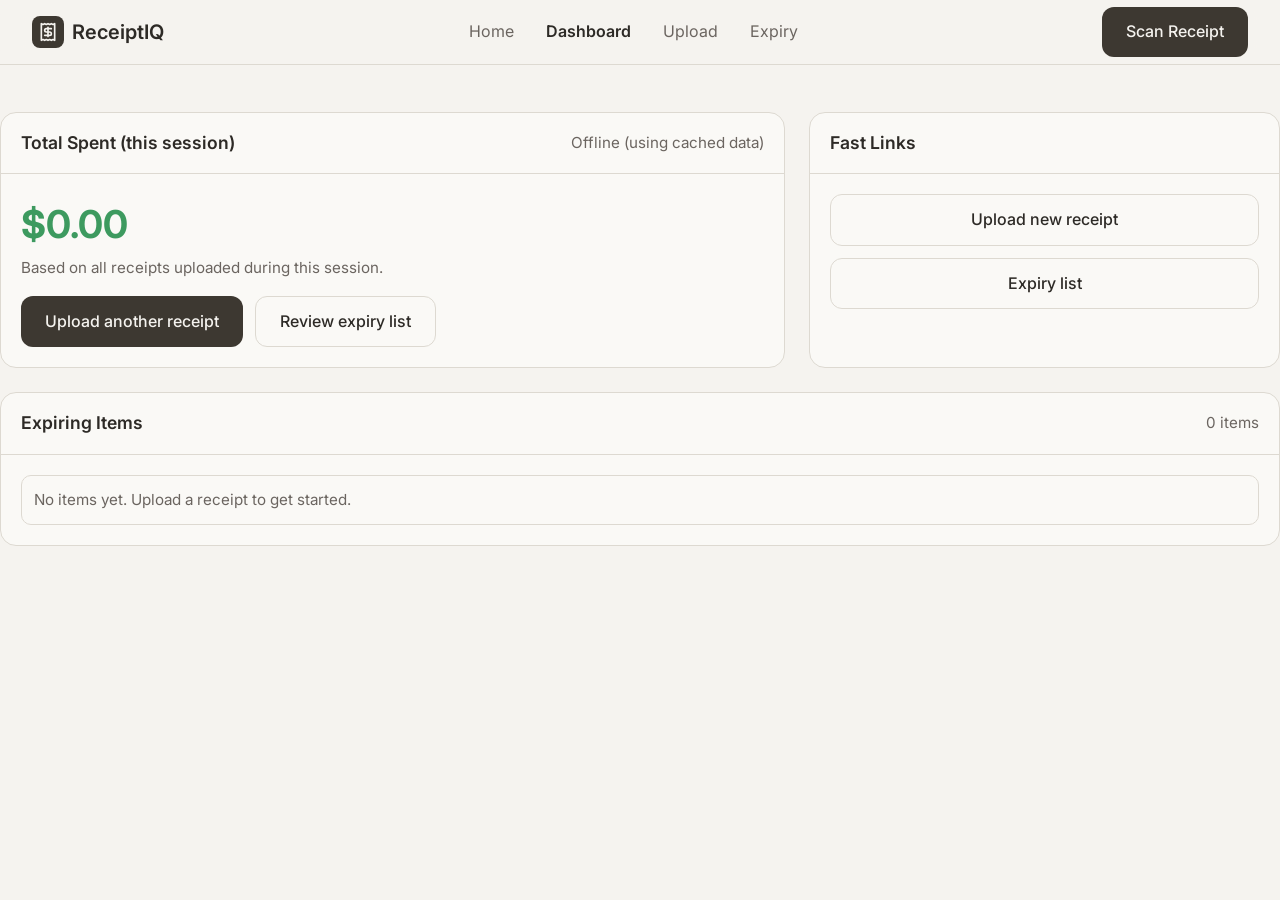
==== new/dashboard.html @ 15b015e8 "Add files via upload" ====
<!DOCTYPE html>
<html lang="en">
<head>
  <meta charset="UTF-8" />
  <meta name="viewport" content="width=device-width, initial-scale=1.0" />
  <title>Dashboard - ReceiptIQ</title>
  <link rel="stylesheet" href="styles.css" />
  <link rel="preconnect" href="https://fonts.googleapis.com">
  <link rel="preconnect" href="https://fonts.gstatic.com" crossorigin>
  <link href="https://fonts.googleapis.com/css2?family=Inter:wght@400;500;600;700&display=swap" rel="stylesheet">
  <style>
    .page { padding: 7rem 0 4rem; }
    .dash-grid { display: grid; gap: 1.5rem; }
    @media (min-width: 960px) { .dash-grid { grid-template-columns: 2fr 1.2fr; } }
    .card { background: var(--card); border: 1px solid var(--border); border-radius: 1rem; overflow: hidden; }
    .card-header { display:flex; align-items:center; justify-content:space-between; padding:1rem 1.25rem; border-bottom:1px solid var(--border); }
    .card-title { font-weight:600; font-size:1.1rem; }
    .card-body { padding: 1.25rem; }
    .spend-main { font-size:2.4rem; font-weight:700; color: var(--accent); }
    .muted { color: var(--muted-foreground); font-size:0.95rem; }
    .list { display:flex; flex-direction:column; gap:0.75rem; }
    .item-row { display:flex; align-items:center; justify-content:space-between; padding:0.75rem 0.5rem; border-bottom:1px solid var(--border); }
    .chip { padding:0.25rem 0.6rem; border-radius:999px; font-size:0.8rem; font-weight:600; }
    .chip.ok { background: var(--accent-light); color: var(--accent); }
    .chip.warn { background: #fef3c7; color:#d97706; }
    .chip.danger { background: #fee2e2; color:#dc2626; }
    .cta-row { display:flex; gap:0.75rem; margin-top:1rem; flex-wrap:wrap; }
  </style>
</head>
<body>
  <header class="header">
    <div class="container">
      <div class="header-inner">
        <a href="index.html" class="logo">
          <div class="logo-icon">
            <svg xmlns="http://www.w3.org/2000/svg" width="24" height="24" viewBox="0 0 24 24" fill="none" stroke="currentColor" stroke-width="2" stroke-linecap="round" stroke-linejoin="round">
              <path d="M4 2v20l2-1 2 1 2-1 2 1 2-1 2 1 2-1 2 1V2l-2 1-2-1-2 1-2-1-2 1-2-1-2 1Z"/>
              <path d="M16 8h-6a2 2 0 1 0 0 4h4a2 2 0 1 1 0 4H8"/>
              <path d="M12 17.5v-11"/>
            </svg>
          </div>
          <span class="logo-text">ReceiptIQ</span>
        </a>
        <nav class="nav-desktop">
          <a href="index.html" class="nav-link">Home</a>
          <a href="dashboard.html" class="nav-link" style="color: var(--foreground); font-weight: 600;">Dashboard</a>
          <a href="upload.html" class="nav-link">Upload</a>
          <a href="expiry.html" class="nav-link">Expiry</a>
        </nav>
        <div class="header-cta">
          <a href="upload.html" class="btn btn-primary">Scan Receipt</a>
        </div>
      </div>
    </div>
  </header>

  <main class="container page">
    <div class="dash-grid">
      <div class="card">
        <div class="card-header">
          <span class="card-title">Total Spent (this session)</span>
          <span class="muted" id="backend-status">Checking API…</span>
        </div>
        <div class="card-body">
          <p class="spend-main" id="total-spent">$0.00</p>
          <p class="muted">Based on all receipts uploaded during this session.</p>
          <div class="cta-row">
            <a class="btn btn-primary" href="upload.html">Upload another receipt</a>
            <a class="btn btn-outline" href="expiry.html">Review expiry list</a>
          </div>
        </div>
      </div>

      <div class="card">
        <div class="card-header">
          <span class="card-title">Fast Links</span>
        </div>
        <div class="card-body">
          <div class="list">
            <a class="btn btn-outline" href="upload.html">Upload new receipt</a>
            <a class="btn btn-outline" href="expiry.html">Expiry list</a>
          </div>
        </div>
      </div>

      <div class="card" style="grid-column: 1 / -1;">
        <div class="card-header">
          <span class="card-title">Expiring Items</span>
          <span class="muted" id="item-count">0 items</span>
        </div>
        <div class="card-body">
          <div class="list" id="expiry-list"></div>
        </div>
      </div>
    </div>
  </main>

  <script>
    const totalSpentEl = document.getElementById('total-spent');
    const backendStatus = document.getElementById('backend-status');
    const expiryList = document.getElementById('expiry-list');
    const itemCount = document.getElementById('item-count');

    let items = [];
    let total = 0;
    let cumulativeTotal = 0;

    function parseStored(raw) {
      if (!raw) return;
      try {
        const parsed = JSON.parse(raw);
        if (Array.isArray(parsed)) {
          items = parsed;
        } else {
          items = parsed.items || items;
          total = parsed.total ?? total;
          cumulativeTotal = parsed.cumulativeTotal ?? parsed.cumulative_total ?? cumulativeTotal;
        }
      } catch (_) {}
    }

    function renderTotals() {
      const display = Number.isFinite(cumulativeTotal) ? cumulativeTotal : Number(total) || 0;
      totalSpentEl.textContent = `$${(display || 0).toFixed(2)}`;
    }

    function daysUntil(dateStr) {
      const target = new Date(dateStr);
      if (Number.isNaN(target.getTime())) return null;
      const now = new Date();
      const diffMs = target.setHours(0,0,0,0) - now.setHours(0,0,0,0);
      return Math.round(diffMs / (1000*60*60*24));
    }

    function statusClass(days) {
      if (days === null) return 'chip warn';
      if (days < 3) return 'chip danger';
      if (days <= 5) return 'chip warn';
      return 'chip ok';
    }

    function renderItems() {
      expiryList.innerHTML = '';
      if (!items.length) {
        expiryList.innerHTML = '<p class="muted">No items yet. Upload a receipt to get started.</p>';
        itemCount.textContent = '0 items';
        return;
      }
      items.forEach(({ name, expiry }) => {
        const days = daysUntil(expiry);
        const row = document.createElement('div');
        row.className = 'item-row';

        const left = document.createElement('div');
        left.innerHTML = `<strong>${name || 'Unknown item'}</strong><br><span class="muted">${expiry || 'N/A'}</span>`;

        const right = document.createElement('span');
        right.className = statusClass(days);
        right.textContent = days === null ? '—' : `${days}d`;

        row.appendChild(left);
        row.appendChild(right);
        expiryList.appendChild(row);
      });
      itemCount.textContent = `${items.length} ${items.length === 1 ? 'item' : 'items'}`;
    }

    async function refreshFromApi() {
      try {
        backendStatus.textContent = 'Talking to API…';
        const res = await fetch('http://localhost:8000/session/state');
        if (!res.ok) {
          backendStatus.textContent = 'API unavailable';
          return;
        }
        const data = await res.json();
        items = data.items || items;
        total = data.total ?? total;
        cumulativeTotal = data.cumulativeTotal ?? data.cumulative_total ?? cumulativeTotal;
        localStorage.setItem('expiryList', JSON.stringify({ items, total, cumulativeTotal }));
        backendStatus.textContent = 'API connected';
      } catch (_) {
        backendStatus.textContent = 'Offline (using cached data)';
      }
    }

    // Load from localStorage first
    parseStored(localStorage.getItem('expiryList'));
    renderTotals();
    renderItems();

    // Then refresh from backend and re-render
    refreshFromApi().then(() => {
      renderTotals();
      renderItems();
    });
  </script>
</body>
</html>
---- new/styles.css ----
/* Reset and Base Styles */
*,
*::before,
*::after {
  box-sizing: border-box;
  margin: 0;
  padding: 0;
}

:root {
  /* Colors */
  --background: #f5f3ef;
  --foreground: #2d2a26;
  --card: #faf9f6;
  --card-foreground: #2d2a26;
  --primary: #3d3831;
  --primary-foreground: #f5f3ef;
  --secondary: #eae7e1;
  --secondary-foreground: #3d3831;
  --muted: #eae7e1;
  --muted-foreground: #6b6560;
  --accent: #3d9a5f;
  --accent-light: rgba(61, 154, 95, 0.1);
  --accent-border: rgba(61, 154, 95, 0.2);
  --border: #ddd9d1;
  --destructive: #dc2626;
  --radius: 0.75rem;
  
  /* Fonts */
  --font-sans: 'Inter', -apple-system, BlinkMacSystemFont, 'Segoe UI', Roboto, sans-serif;
}

html {
  scroll-behavior: smooth;
}

body {
  font-family: var(--font-sans);
  background-color: var(--background);
  color: var(--foreground);
  line-height: 1.6;
  min-height: 100vh;
}

a {
  color: inherit;
  text-decoration: none;
}

img {
  max-width: 100%;
  height: auto;
}

/* Typography */
h1, h2, h3, h4, h5, h6 {
  line-height: 1.2;
  font-weight: 700;
}

/* Container */
.container {
  max-width: 1280px;
  margin: 0 auto;
  padding: 0 1rem;
}

@media (min-width: 640px) {
  .container {
    padding: 0 1.5rem;
  }
}

@media (min-width: 1024px) {
  .container {
    padding: 0 2rem;
  }
}

/* Buttons */
.btn {
  display: inline-flex;
  align-items: center;
  justify-content: center;
  gap: 0.5rem;
  padding: 0.75rem 1.5rem;
  border-radius: var(--radius);
  font-weight: 500;
  font-size: 1rem;
  cursor: pointer;
  border: none;
  transition: all 0.2s ease;
}

.btn-primary {
  background-color: var(--primary);
  color: var(--primary-foreground);
}

.btn-primary:hover {
  opacity: 0.9;
}

.btn-outline {
  background-color: transparent;
  border: 1px solid var(--border);
  color: var(--foreground);
}

.btn-outline:hover {
  background-color: var(--secondary);
}

.btn-lg {
  padding: 1rem 2rem;
  font-size: 1.125rem;
  height: 3.5rem;
}

.btn-ghost {
  background: transparent;
  border: none;
  color: var(--foreground);
}

.btn-ghost:hover {
  background-color: var(--secondary);
}

/* ==================== HEADER ==================== */
.header {
  position: fixed;
  top: 0;
  left: 0;
  right: 0;
  z-index: 50;
  background-color: rgba(245, 243, 239, 0.8);
  backdrop-filter: blur(12px);
  border-bottom: 1px solid var(--border);
}

.header-inner {
  display: flex;
  align-items: center;
  justify-content: space-between;
  height: 64px;
}

.logo {
  display: flex;
  align-items: center;
  gap: 0.5rem;
}

.logo-icon {
  width: 32px;
  height: 32px;
  background-color: var(--primary);
  border-radius: 8px;
  display: flex;
  align-items: center;
  justify-content: center;
}

.logo-icon svg {
  width: 20px;
  height: 20px;
  color: var(--primary-foreground);
}

.logo-text {
  font-size: 1.25rem;
  font-weight: 600;
}

.nav-desktop {
  display: none;
  align-items: center;
  gap: 2rem;
}

@media (min-width: 768px) {
  .nav-desktop {
    display: flex;
  }
}

.nav-link {
  color: var(--muted-foreground);
  transition: color 0.2s;
}

.nav-link:hover {
  color: var(--foreground);
}

.header-cta {
  display: none;
}

@media (min-width: 768px) {
  .header-cta {
    display: flex;
    align-items: center;
    gap: 1rem;
  }
}

.mobile-menu-btn {
  display: block;
  padding: 0.5rem;
  background: none;
  border: none;
  cursor: pointer;
}

@media (min-width: 768px) {
  .mobile-menu-btn {
    display: none;
  }
}

.mobile-menu-btn svg {
  width: 24px;
  height: 24px;
  color: var(--foreground);
}

.mobile-menu {
  display: none;
  padding: 1rem 0;
  border-top: 1px solid var(--border);
}

.mobile-menu.active {
  display: block;
}

@media (min-width: 768px) {
  .mobile-menu {
    display: none !important;
  }
}

.mobile-nav {
  display: flex;
  flex-direction: column;
  gap: 1rem;
}

.mobile-nav-cta {
  padding-top: 1rem;
  border-top: 1px solid var(--border);
  margin-top: 1rem;
}

/* ==================== HERO ==================== */
.hero {
  padding-top: 8rem;
  padding-bottom: 5rem;
}

.hero-grid {
  display: grid;
  gap: 3rem;
  align-items: center;
}

@media (min-width: 1024px) {
  .hero-grid {
    grid-template-columns: 1fr 1fr;
    gap: 4rem;
  }
}

.hero-content {
  display: flex;
  flex-direction: column;
  gap: 2rem;
}

.hero-badge {
  display: inline-flex;
  align-items: center;
  gap: 0.5rem;
  padding: 0.5rem 1rem;
  background-color: var(--accent-light);
  border: 1px solid var(--accent-border);
  border-radius: 9999px;
  width: fit-content;
}

.hero-badge svg {
  width: 16px;
  height: 16px;
  color: var(--accent);
}

.hero-badge span {
  font-size: 0.875rem;
  font-weight: 500;
}

.hero-title {
  font-size: 2.25rem;
  line-height: 1.1;
}

@media (min-width: 640px) {
  .hero-title {
    font-size: 3rem;
  }
}

@media (min-width: 1024px) {
  .hero-title {
    font-size: 3.75rem;
  }
}

.hero-title .accent {
  color: var(--accent);
}

.hero-subtitle {
  font-size: 1.125rem;
  color: var(--muted-foreground);
  max-width: 36rem;
  line-height: 1.6;
}

@media (min-width: 640px) {
  .hero-subtitle {
    font-size: 1.25rem;
  }
}

.hero-cta {
  display: flex;
  flex-direction: column;
  gap: 1rem;
}

@media (min-width: 640px) {
  .hero-cta {
    flex-direction: row;
  }
}

/* Receipt Card */
.receipt-card-wrapper {
  position: relative;
}

.receipt-card-glow {
  position: absolute;
  inset: 0;
  background-color: var(--accent-light);
  border-radius: 1.5rem;
  filter: blur(48px);
}

.receipt-card {
  position: relative;
  background-color: var(--card);
  border-radius: 1rem;
  box-shadow: 0 25px 50px -12px rgba(0, 0, 0, 0.1);
  border: 1px solid var(--border);
  overflow: hidden;
}

.receipt-card-inner {
  padding: 1.5rem;
}

@media (min-width: 640px) {
  .receipt-card-inner {
    padding: 2rem;
  }
}

.receipt-header {
  display: flex;
  align-items: center;
  justify-content: space-between;
  margin-bottom: 1.5rem;
}

.receipt-header h3 {
  font-weight: 600;
}

.receipt-badge {
  padding: 0.25rem 0.75rem;
  background-color: var(--accent-light);
  color: var(--accent);
  font-size: 0.875rem;
  border-radius: 9999px;
}

.receipt-data {
  display: flex;
  flex-direction: column;
  gap: 1rem;
}

.receipt-stat {
  padding: 1rem;
  background-color: var(--secondary);
  border-radius: 0.75rem;
}

.receipt-stat-label {
  font-size: 0.875rem;
  color: var(--muted-foreground);
  margin-bottom: 0.25rem;
}

.receipt-stat-value {
  font-size: 1.5rem;
  font-weight: 700;
}

.receipt-stat-value.small {
  font-size: 1.25rem;
  font-weight: 600;
}

.receipt-stats-grid {
  display: grid;
  grid-template-columns: 1fr 1fr;
  gap: 1rem;
}

.expiry-alert {
  padding: 1rem;
  background-color: var(--accent-light);
  border: 1px solid var(--accent-border);
  border-radius: 0.75rem;
}

.expiry-alert-inner {
  display: flex;
  align-items: flex-start;
  gap: 0.75rem;
}

.expiry-dot {
  width: 8px;
  height: 8px;
  background-color: var(--accent);
  border-radius: 50%;
  margin-top: 0.5rem;
  animation: pulse 2s infinite;
}

@keyframes pulse {
  0%, 100% { opacity: 1; }
  50% { opacity: 0.5; }
}

.expiry-alert-title {
  font-size: 0.875rem;
  font-weight: 500;
}

.expiry-alert-text {
  font-size: 0.875rem;
  color: var(--muted-foreground);
}

/* ==================== FEATURES ==================== */
.features {
  padding: 6rem 0;
}

.section-header {
  text-align: center;
  margin-bottom: 4rem;
}

.section-title {
  font-size: 1.875rem;
  margin-bottom: 1rem;
}

@media (min-width: 640px) {
  .section-title {
    font-size: 2.25rem;
  }
}

.section-subtitle {
  font-size: 1.125rem;
  color: var(--muted-foreground);
  max-width: 42rem;
  margin: 0 auto;
}

.features-grid {
  display: grid;
  gap: 2rem;
}

@media (min-width: 768px) {
  .features-grid {
    grid-template-columns: repeat(2, 1fr);
  }
}

@media (min-width: 1024px) {
  .features-grid {
    grid-template-columns: repeat(3, 1fr);
  }
}

.feature-card {
  padding: 1.5rem;
  background-color: var(--card);
  border-radius: 1rem;
  border: 1px solid var(--border);
  transition: all 0.3s ease;
}

.feature-card:hover {
  border-color: var(--accent-border);
  box-shadow: 0 10px 40px -10px rgba(0, 0, 0, 0.1);
}

.feature-icon {
  width: 48px;
  height: 48px;
  background-color: var(--accent-light);
  border-radius: 0.75rem;
  display: flex;
  align-items: center;
  justify-content: center;
  margin-bottom: 1.25rem;
  transition: background-color 0.2s;
}

.feature-card:hover .feature-icon {
  background-color: var(--accent-border);
}

.feature-icon svg {
  width: 24px;
  height: 24px;
  color: var(--accent);
}

.feature-title {
  font-size: 1.25rem;
  font-weight: 600;
  margin-bottom: 0.75rem;
}

.feature-description {
  color: var(--muted-foreground);
  line-height: 1.6;
}

/* ==================== HOW IT WORKS ==================== */
.how-it-works {
  padding: 6rem 0;
  background-color: var(--card);
  border-top: 1px solid var(--border);
  border-bottom: 1px solid var(--border);
}

.steps-grid {
  display: grid;
  gap: 2rem;
}

@media (min-width: 768px) {
  .steps-grid {
    grid-template-columns: repeat(3, 1fr);
    gap: 3rem;
  }
}

.step {
  position: relative;
  text-align: center;
}

.step-connector {
  display: none;
}

@media (min-width: 768px) {
  .step-connector {
    display: block;
    position: absolute;
    top: 3rem;
    left: 60%;
    width: 80%;
    height: 1px;
    background-color: var(--border);
  }
  
  .step:last-child .step-connector {
    display: none;
  }
}

.step-header {
  display: inline-flex;
  flex-direction: column;
  align-items: center;
  margin-bottom: 1.5rem;
}

.step-number {
  font-size: 0.875rem;
  font-weight: 700;
  color: var(--accent);
  margin-bottom: 0.75rem;
}

.step-icon {
  width: 96px;
  height: 96px;
  background-color: var(--secondary);
  border-radius: 1rem;
  display: flex;
  align-items: center;
  justify-content: center;
  border: 1px solid var(--border);
}

.step-icon svg {
  width: 40px;
  height: 40px;
  color: var(--foreground);
}

.step-title {
  font-size: 1.25rem;
  font-weight: 600;
  margin-bottom: 0.75rem;
}

.step-description {
  color: var(--muted-foreground);
  line-height: 1.6;
  max-width: 24rem;
  margin: 0 auto;
}

/* ==================== FOOTER ==================== */
.footer {
  background-color: var(--card);
  border-top: 1px solid var(--border);
  padding: 3rem 0;
}

.footer-inner {
  display: flex;
  flex-direction: column;
  align-items: center;
  gap: 1.5rem;
}

@media (min-width: 640px) {
  .footer-inner {
    flex-direction: row;
    justify-content: space-between;
  }
}

.footer-tagline {
  font-size: 0.875rem;
  color: var(--muted-foreground);
  text-align: center;
}

.footer-bottom {
  margin-top: 2rem;
  padding-top: 1.5rem;
  border-top: 1px solid var(--border);
  text-align: center;
}

.footer-credit {
  font-size: 0.875rem;
  color: var(--muted-foreground);
}

/* ==================== UPLOAD PAGE ==================== */
.upload-header {
  position: fixed;
  top: 0;
  left: 0;
  right: 0;
  z-index: 50;
  background-color: rgba(245, 243, 239, 0.8);
  backdrop-filter: blur(12px);
  border-bottom: 1px solid var(--border);
}

.upload-section {
  padding: 8rem 0 4rem;
}

.upload-title {
  font-size: 1.875rem;
  text-align: center;
  margin-bottom: 0.75rem;
}

@media (min-width: 640px) {
  .upload-title {
    font-size: 2.25rem;
  }
}

.upload-subtitle {
  font-size: 1.125rem;
  color: var(--muted-foreground);
  text-align: center;
  margin-bottom: 2.5rem;
}

.upload-area {
  max-width: 48rem;
  margin: 0 auto;
  border: 2px dashed var(--border);
  border-radius: 1rem;
  padding: 3rem;
  text-align: center;
  cursor: pointer;
  transition: all 0.3s ease;
}

.upload-area:hover {
  border-color: var(--accent);
  background-color: rgba(61, 154, 95, 0.02);
}

.upload-area.dragover {
  border-color: var(--accent);
  background-color: var(--accent-light);
}

.upload-icon {
  width: 80px;
  height: 80px;
  background-color: var(--accent-light);
  border-radius: 1rem;
  display: flex;
  align-items: center;
  justify-content: center;
  margin: 0 auto 1.5rem;
}

.upload-icon svg {
  width: 40px;
  height: 40px;
  color: var(--accent);
}

.upload-text-primary {
  font-size: 1.25rem;
  font-weight: 600;
  margin-bottom: 0.5rem;
}

.upload-text-secondary {
  color: var(--muted-foreground);
  margin-bottom: 1.5rem;
}

.upload-formats {
  display: flex;
  align-items: center;
  justify-content: center;
  gap: 1rem;
  font-size: 0.875rem;
  color: var(--muted-foreground);
}

.upload-formats svg {
  width: 16px;
  height: 16px;
}

#file-input {
  display: none;
}

/* Upload States */
.upload-state {
  display: none;
  max-width: 48rem;
  margin: 0 auto;
}

.upload-state.active {
  display: block;
}

.processing-card {
  background-color: var(--card);
  border-radius: 1rem;
  border: 1px solid var(--border);
  padding: 3rem;
  text-align: center;
}

.spinner {
  width: 64px;
  height: 64px;
  border: 4px solid var(--border);
  border-top-color: var(--accent);
  border-radius: 50%;
  margin: 0 auto 1.5rem;
  animation: spin 1s linear infinite;
}

@keyframes spin {
  to { transform: rotate(360deg); }
}

.processing-title {
  font-size: 1.25rem;
  font-weight: 600;
  margin-bottom: 0.5rem;
}

.processing-text {
  color: var(--muted-foreground);
}

/* Success State */
.success-header {
  background-color: var(--accent-light);
  border: 1px solid var(--accent-border);
  border-radius: 1rem;
  padding: 1.5rem;
  display: flex;
  align-items: center;
  gap: 1rem;
  margin-bottom: 1.5rem;
}

.success-header svg {
  width: 32px;
  height: 32px;
  color: var(--accent);
  flex-shrink: 0;
}

.success-title {
  font-size: 1.125rem;
  font-weight: 600;
}

.success-text {
  color: var(--muted-foreground);
}

.close-btn {
  margin-left: auto;
  background: none;
  border: none;
  cursor: pointer;
  padding: 0.5rem;
}

.close-btn svg {
  width: 20px;
  height: 20px;
  color: var(--muted-foreground);
}

.results-grid {
  display: grid;
  gap: 1.5rem;
  margin-bottom: 1.5rem;
}

@media (min-width: 768px) {
  .results-grid {
    grid-template-columns: repeat(2, 1fr);
  }
}

.result-card {
  background-color: var(--card);
  border-radius: 1rem;
  border: 1px solid var(--border);
  overflow: hidden;
}

.result-card-header {
  padding: 1rem;
  border-bottom: 1px solid var(--border);
  font-weight: 600;
}

.result-card-body {
  padding: 1rem;
}

.preview-image {
  width: 100%;
  height: 256px;
  object-fit: contain;
  background-color: var(--secondary);
  border-radius: 0.75rem;
}

.detail-row {
  display: flex;
  justify-content: space-between;
  padding: 0.75rem 0;
}

.detail-row:not(:last-child) {
  border-bottom: 1px solid var(--border);
}

.detail-label {
  color: var(--muted-foreground);
}

.detail-value {
  font-weight: 500;
}

.detail-value.large {
  font-size: 1.5rem;
  font-weight: 700;
}

/* Items List */
.items-card {
  background-color: var(--card);
  border-radius: 1rem;
  border: 1px solid var(--border);
  overflow: hidden;
  margin-bottom: 1.5rem;
}

.items-header {
  padding: 1rem;
  border-bottom: 1px solid var(--border);
  display: flex;
  justify-content: space-between;
  align-items: center;
}

.items-header h3 {
  font-weight: 600;
}

.items-count {
  font-size: 0.875rem;
  color: var(--muted-foreground);
}

.item-row {
  padding: 1rem;
  display: flex;
  align-items: center;
  justify-content: space-between;
  gap: 1rem;
  border-bottom: 1px solid var(--border);
}

.item-row:last-child {
  border-bottom: none;
}

.item-info {
  flex: 1;
}

.item-name {
  font-weight: 500;
  margin-bottom: 0.25rem;
}

.item-expiry {
  font-size: 0.875rem;
  color: var(--muted-foreground);
  display: flex;
  align-items: center;
  gap: 0.25rem;
}

.item-expiry.warning {
  color: var(--destructive);
}

.item-expiry svg {
  width: 12px;
  height: 12px;
}

.item-price {
  font-weight: 600;
}

/* Action Buttons */
.action-buttons {
  display: flex;
  flex-direction: column;
  gap: 1rem;
  justify-content: center;
}

@media (min-width: 640px) {
  .action-buttons {
    flex-direction: row;
  }
}

/* Utility */
.sr-only {
  position: absolute;
  width: 1px;
  height: 1px;
  padding: 0;
  margin: -1px;
  overflow: hidden;
  clip: rect(0, 0, 0, 0);
  white-space: nowrap;
  border: 0;
}

/* ======== Legacy page helpers (expiry review, simple cards) ======== */
main.container.narrow {
  max-width: 520px;
}

#expiry-list {
  display: grid;
  gap: 8px;
  background: var(--card);
  padding: 12px;
  border-radius: 10px;
  border: 1px solid var(--border);
}

.expiry-row {
  display: flex;
  justify-content: space-between;
  padding: 8px 10px;
  border: 1px solid var(--border);
  border-radius: 8px;
  background: var(--secondary);
}

.expiry-row.low {
  background: #fecdd3;
  border-color: #fca5a5;
}

.expiry-row.medium {
  background: #fef08a;
  border-color: #facc15;
}

.expiry-row.high {
  background: #dcfce7;
  border-color: #86efac;
}

.expiry-row.unknown {
  background: #e2e8f0;
  border-color: #cbd5e1;
}

#confirm-btn {
  padding: 12px 16px;
  border: none;
  border-radius: 12px;
  background: var(--primary);
  color: var(--primary-foreground);
  font-weight: 600;
  cursor: pointer;
  transition: transform 0.1s ease, box-shadow 0.2s ease;
}

#confirm-btn:hover {
  box-shadow: 0 10px 25px rgba(0, 0, 0, 0.08);
}

#confirm-btn:active {
  transform: translateY(1px);
}

pre {
  background: #0f172a;
  color: #e2e8f0;
  padding: 12px;
  border-radius: 10px;
  overflow: auto;
  white-space: pre-wrap;
  word-break: break-word;
}
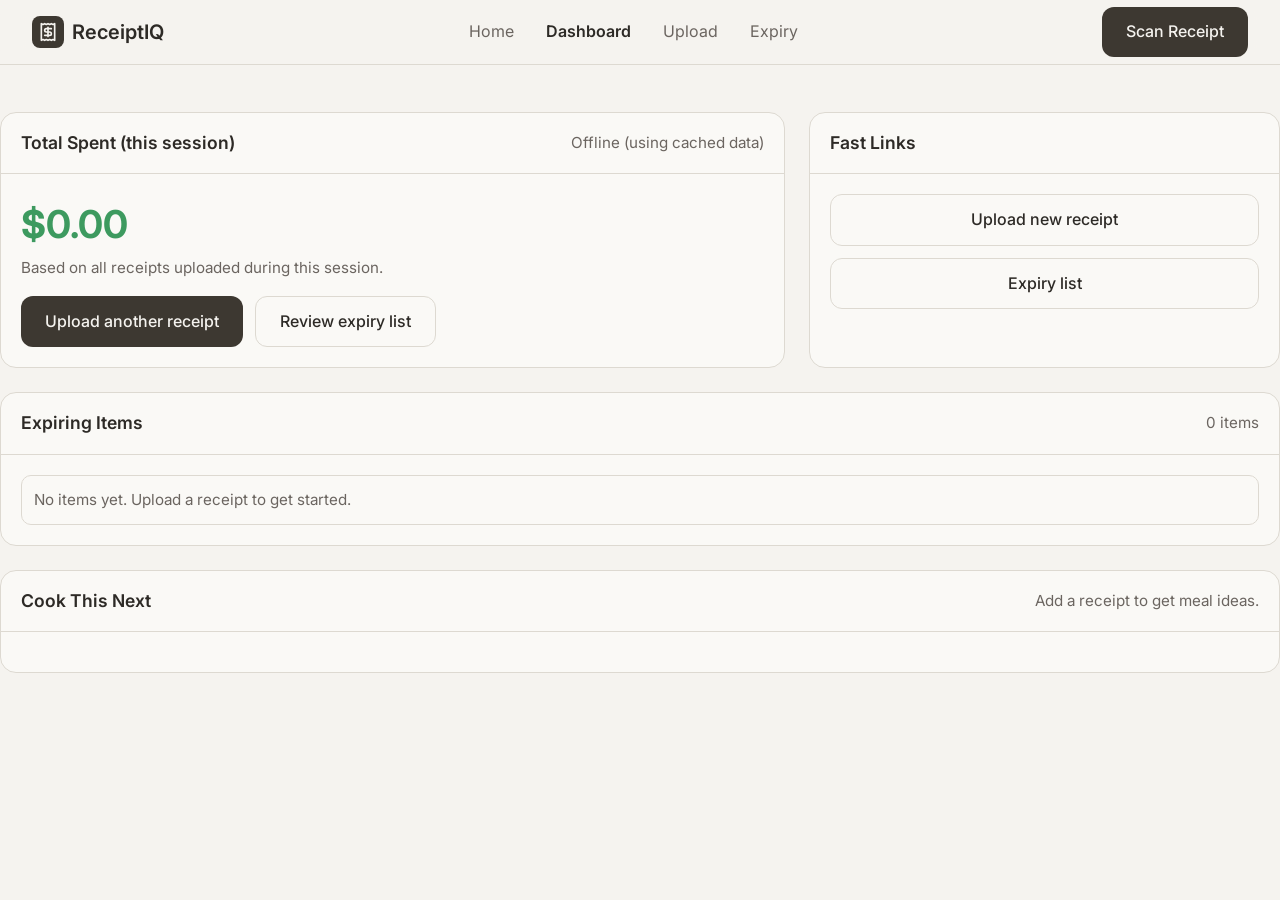
==== commit 422ba5dc: "Add meal ideas section to dashboard" ====
--- a/new/dashboard.html
+++ b/new/dashboard.html
@@ -20,6 +20,8 @@
     .muted { color: var(--muted-foreground); font-size:0.95rem; }
     .list { display:flex; flex-direction:column; gap:0.75rem; }
     .item-row { display:flex; align-items:center; justify-content:space-between; padding:0.75rem 0.5rem; border-bottom:1px solid var(--border); }
+    .meal-link { color: var(--foreground); font-weight:600; text-decoration:none; }
+    .meal-link:hover { color: var(--accent); }
     .chip { padding:0.25rem 0.6rem; border-radius:999px; font-size:0.8rem; font-weight:600; }
     .chip.ok { background: var(--accent-light); color: var(--accent); }
     .chip.warn { background: #fef3c7; color:#d97706; }
@@ -92,6 +94,16 @@
           <div class="list" id="expiry-list"></div>
         </div>
       </div>
+
+      <div class="card" style="grid-column: 1 / -1;">
+        <div class="card-header">
+          <span class="card-title">Cook This Next</span>
+          <span class="muted" id="meal-status">Waiting for items…</span>
+        </div>
+        <div class="card-body">
+          <div class="list" id="meal-list"></div>
+        </div>
+      </div>
     </div>
   </main>
 
@@ -100,6 +112,8 @@
     const backendStatus = document.getElementById('backend-status');
     const expiryList = document.getElementById('expiry-list');
     const itemCount = document.getElementById('item-count');
+    const mealList = document.getElementById('meal-list');
+    const mealStatus = document.getElementById('meal-status');
 
     let items = [];
     let total = 0;
@@ -163,6 +177,83 @@
         expiryList.appendChild(row);
       });
       itemCount.textContent = `${items.length} ${items.length === 1 ? 'item' : 'items'}`;
+    }
+
+    function renderMeals(meals) {
+      mealList.innerHTML = '';
+
+      if (!meals || !meals.length) {
+        mealStatus.textContent = 'No meal ideas yet.';
+        mealList.innerHTML = '<p class="muted">Upload a receipt to get tailored meal ideas.</p>';
+        return;
+      }
+
+      mealStatus.textContent = 'Ideas based on what will expire soon.';
+
+      meals.forEach(({ meal, recipe, uses }) => {
+        const row = document.createElement('div');
+        row.className = 'item-row';
+
+        const left = document.createElement('div');
+        const title = document.createElement('div');
+        title.className = 'meal-link';
+        title.textContent = meal || 'Meal idea';
+
+        const usesLine = document.createElement('div');
+        usesLine.className = 'muted';
+        usesLine.textContent = uses && uses.length ? `Uses: ${uses.join(', ')}` : 'Uses pantry staples';
+
+        const details = document.createElement('details');
+        details.style.marginTop = '6px';
+        const summary = document.createElement('summary');
+        summary.textContent = 'Show recipe';
+
+        const recipeBox = document.createElement('div');
+        recipeBox.className = 'muted';
+        const summaryText = recipe?.summary ? `<p style=\"margin:4px 0;\">${recipe.summary}</p>` : '';
+        const steps = Array.isArray(recipe?.steps) ? recipe.steps : [];
+        const stepsList = steps.length
+          ? '<ol style=\"padding-left:18px; margin:4px 0;\">' + steps.map(step => `<li>${step}</li>`).join('') + '</ol>'
+          : '<p style=\"margin:4px 0;\">Recipe steps unavailable.</p>';
+        recipeBox.innerHTML = summaryText + stepsList;
+
+        details.appendChild(summary);
+        details.appendChild(recipeBox);
+
+        left.appendChild(title);
+        left.appendChild(usesLine);
+        left.appendChild(details);
+
+        row.appendChild(left);
+        mealList.appendChild(row);
+      });
+    }
+
+    async function fetchMealIdeas() {
+      if (!items.length) {
+        mealStatus.textContent = 'Add a receipt to get meal ideas.';
+        mealList.innerHTML = '';
+        return;
+      }
+
+      mealStatus.textContent = 'Fetching ideas…';
+      try {
+        const res = await fetch('http://localhost:8000/meals/from-expiry', {
+          method: 'POST',
+          headers: { 'Content-Type': 'application/json' },
+          body: JSON.stringify({ items })
+        });
+
+        if (!res.ok) {
+          throw new Error('Meal API unavailable');
+        }
+
+        const data = await res.json();
+        renderMeals(data.meals || []);
+      } catch (err) {
+        mealStatus.textContent = 'Could not load meal ideas.';
+        mealList.innerHTML = '<p class="muted">Try again after reloading the page.</p>';
+      }
     }
 
     async function refreshFromApi() {
@@ -193,7 +284,11 @@
     refreshFromApi().then(() => {
       renderTotals();
       renderItems();
+      fetchMealIdeas();
     });
+
+    // Also attempt immediately with locally cached items
+    fetchMealIdeas();
   </script>
 </body>
 </html>
